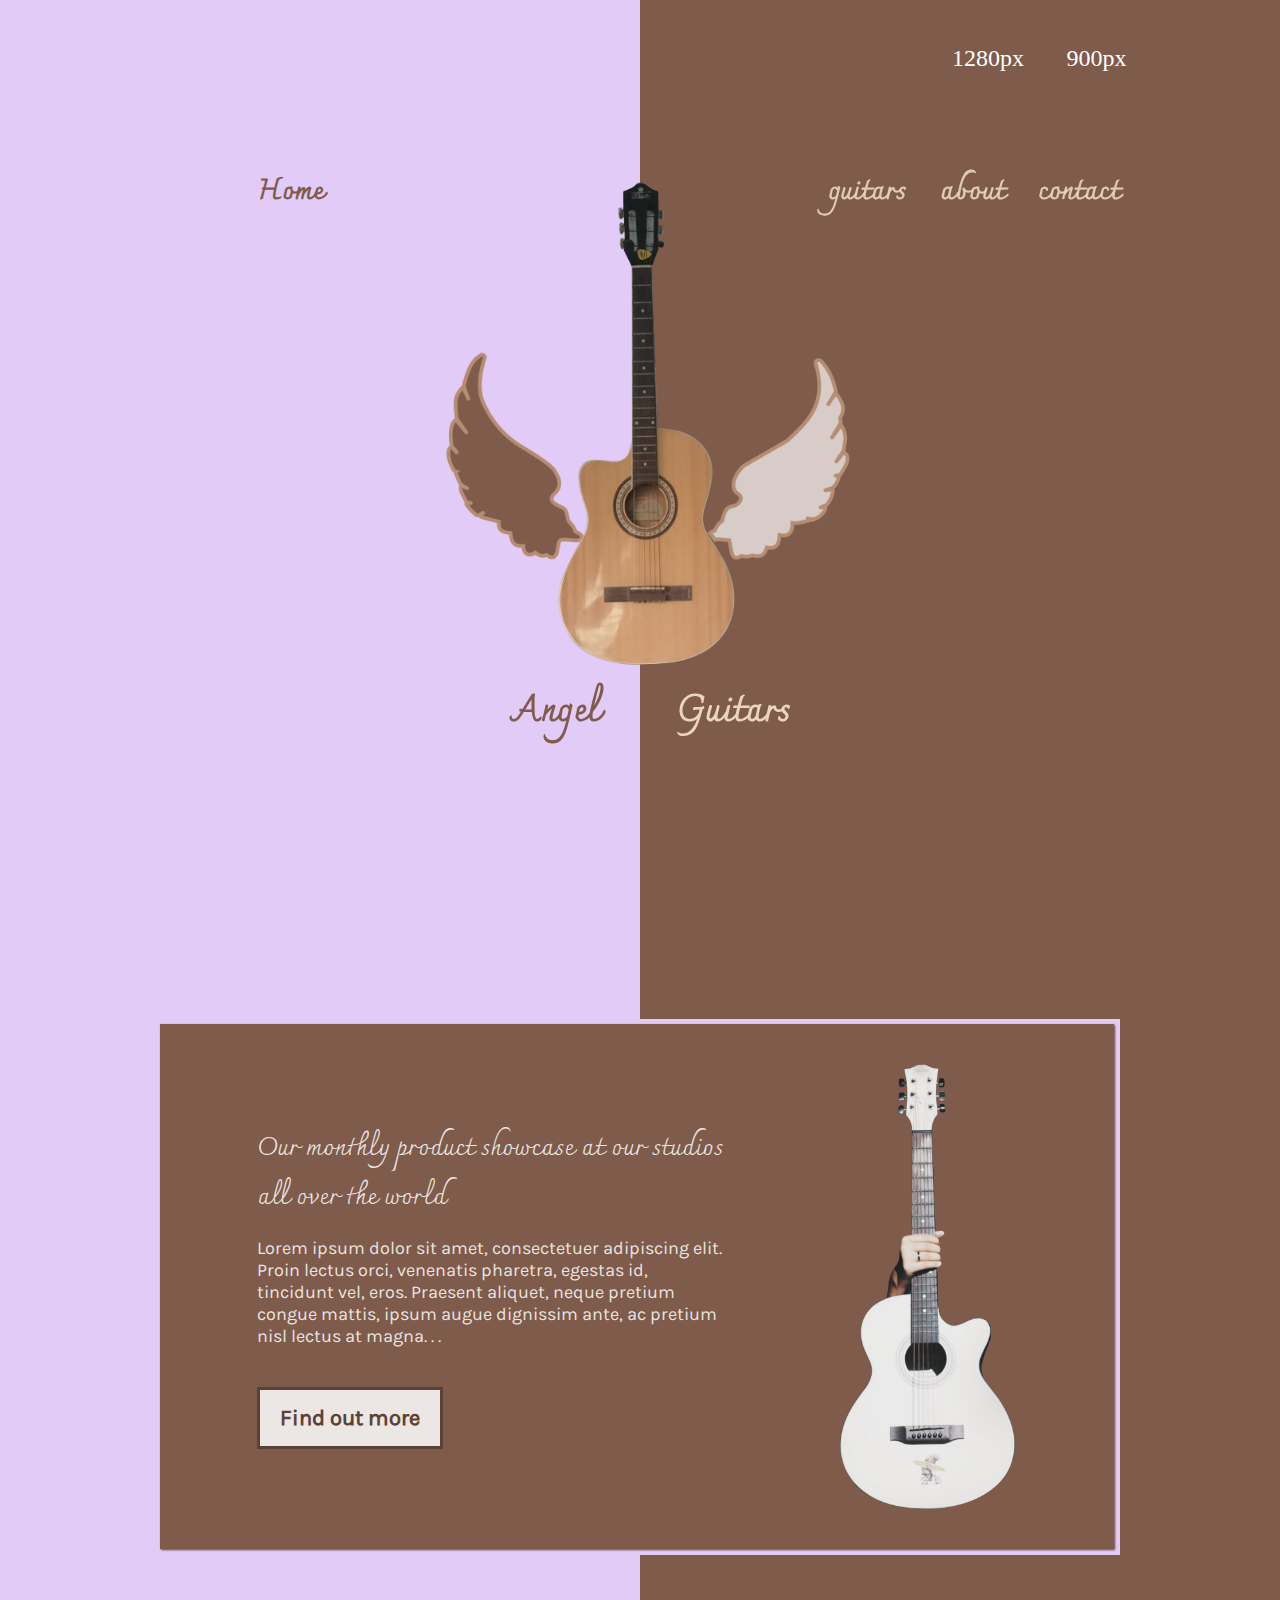
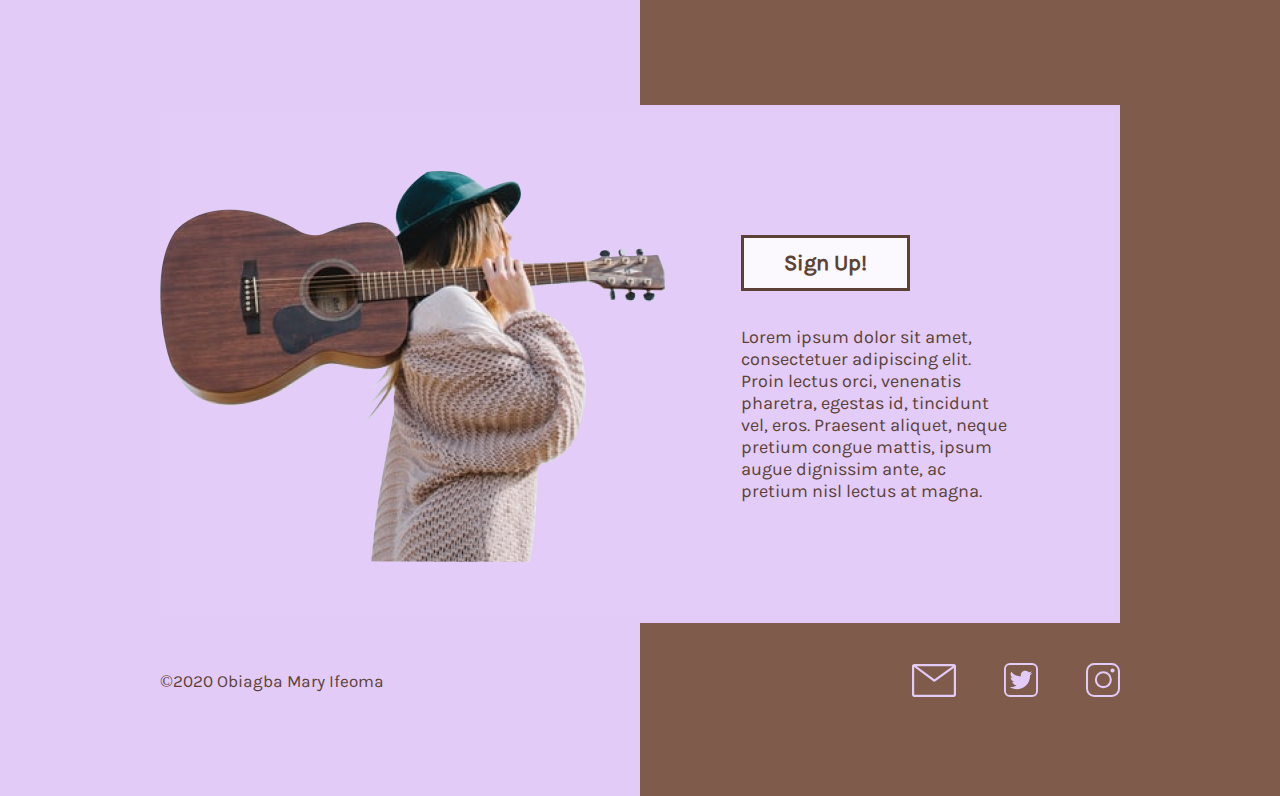
==== index.html @ ac729449 "First Commit" ====
<!DOCTYPE html>
<html>
    <head>
        <meta charset="UTF-8">
        <meta name="viewport" content="width=device-width, initial-scale=1.0, user-scalable=no">
        <meta http-equiv="X-UA-compatible" content="ie=edge">
        <link rel="stylesheet" href="css/index.css">
        <title>Home | Angel Guitars</title>
    </head>
    <body>
        
        <!--===========================
            opacity set to zero in css 
            for showing change in reso-
            lution on resize-->
        <p id="displayPixels"></p>
        <p id="displayPixelsWidth"></p>
        <!--=========================-->

        <!-- Header -->
        <header class="opacity-1">
            <a>Home</a>
            <nav class="larger-device-nav">
                <a>guitars</a>
                <a>about</a>
                <a>contact</a>
            </nav>
            <nav class="smaller-device-nav">
                <img src="img/menu-icon.svg">
                <!--
                <a>Home</a>
                <a>guitars</a>
                <a>about</a>
                <a>contact</a>
                -->
            </nav>
        </header> 

       <!-- Hero section -->
        <section class="hero">
            <div class="container">
                <div class="logo-container translate-logo-container">
                    <div class="logo-image">
                        <img src="img/angel-guitar-logo.png">
                    </div>
                    <div class="logo-text">
                        <h1 class="angel translate-logotext-left">Angel</h1>
                        <h1 class="guitars translate-logotext-right">Guitars</h1>
                        <div class="welcome-to-page-border translate-welcome-down">
                            <div class="welcome-to-page-content">
                                Thanks for stopping by!
                            </div>
                        </div>
                    </div>   
                </div>
            </div>
        </section>

        <!-- Site Content section -->
        <section id="sectionAfterLogo" class="border">
            <div class="content">
                <div class="text">
                    <h1>Our monthly product showcase at our studios all over the world</h1>
                    <p>
                        Lorem ipsum dolor sit amet, consectetuer adipiscing elit. Proin lectus 
                        orci, venenatis pharetra, egestas id, tincidunt vel, eros. Praesent aliquet,
                        neque pretium congue mattis, ipsum augue dignissim ante, ac pretium nisl lectus 
                        at magna. . . 
                    </p>
                    <button class="first-button"> Find out more </button>
                </div>
                <div class="img">
                    <img src="img/white-guitar.png" class="sectionAfterLogo">
                </div>
            </div>
        </section>
        <section class="border">
            <div class="content-alt">
                <div class="text">
                    <button class="second-button"> Sign Up! </button>
                    <p>
                        Lorem ipsum dolor sit amet, consectetuer adipiscing elit. Proin lectus 
                        orci, venenatis pharetra, egestas id, tincidunt vel, eros. Praesent aliquet,
                        neque pretium congue mattis, ipsum augue dignissim ante, ac pretium nisl lectus 
                        at magna.
                    </p>
                </div>
                <div class="img">
                    <img src="img/guitar-girl-1.png" class="sectionAfterLogo">
                </div>
            </div>
        </section>

        <!-- Footer -->
        <footer>
            <p>&copy;2020 Obiagba<span class="hide-footer-name"> Mary Ifeoma</span></p>
            <div class="social-media">
                <a>
                    <img src="img/mail-icon.svg" class="mail-icon">
                </a>
                <a>
                    <img src="img/twitter-logo.svg">
                </a>
                <a>
                    <img src="img/instagram-icon.svg">
                </a>
            </div>
        </footer>

        <!-- Javascript -->    
        <script src="js/index.js"></script>
    </body>
</html>
---- css/index.css ----
#displayPixels, #displayPixelsWidth {
    position: absolute;
    right: 12%;
    top: 5%;
    color: white;
    font-size: 24px;
    opacity: 1;
}

#displayPixelsWidth {
    right: 20%;
}


@font-face {
    font-family: Charmonman;
    src: url(../font/Charmonman-Bold.ttf);
}

@font-face {
    font-family: Charmonman;
    src: url(../font/Charmonman-Regular.ttf);
}

@font-face {
    font-family: Karla;
    src: url(../font/Karla-Bold.ttf);
}

@font-face {
    font-family: Karla;
    src: url(../font/Karla-Regular.ttf);
}

* {
    margin: 0;
    padding: 0;
    border: 0;
    box-sizing: border-box;
    z-index: 10;
}

:root {
    --white: rgb(255, 255, 255, .85);
    --purple: rgb(227, 203, 248, .95);
    --purple-solid: rgb(227, 203, 248);
    --lighter-purple: #d7ccc7;
    --light-brown: rgb(233, 214, 188, .9);
    --brown: #7e5b4a;
    --dark-brown: #5c4236;
}

::-webkit-scrollbar {
    display: none;
}

img {
    max-width: 100%;
}

html, body {
    background: linear-gradient(to right, var(--purple) 50%, var(--brown) 50%);
}

html {
   scroll-behavior: smooth;
    background: linear-gradient(to right, rgb(227, 203, 248) 60%, var(--brown) 60%);
}

body {
    width: 960px;
    margin: 0 auto;
}

header {
    margin: 0 0 800px 10.2%;
    font-family: Charmonman;
    font-size: 28px;
    font-weight: 600;
    color: var(--brown);
    display: flex;
    align-items: center;
    Justify-content: space-between;
    /*border: 1px solid goldenrod;*/
}

nav a{
    color: var(--light-brown);
    margin-left: 26px;
}

.smaller-device-nav {
    display: none;
}

section.hero {
   /* border: 1px solid blue;*/
    z-index: 0;
    position: fixed;
    left: 50%;
    top: 50%;
    font-family: Charmonman;
    font-size: 18px;
    font-weight: 600;
    transform: translate(-50%, -54%);
    -webkit-transform: translate(-50%, -54%);
    -moz-transform: translate(-50%, -54%);
    -ms-transform: translate(-50%, -54%);
    -o-transform: translate(-50%, -54%);
}

div.container {
    position: relative;  
    /*border: 1px solid orangered;*/
}

div.logo-container {
   /* border: 1px solid goldenrod;*/
    display: flex;
    flex-direction: column;
    position: absolute;
    transition: transform 0.5s cubic-bezier(0.215, 0.610, 0.355, 1), opacity 0.1s 0.15s linear;
    -webkit-transition: transform 0.5s cubic-bezier(0.215, 0.610, 0.355, 1), opacity 0.1s 0.15s linear;
    -moz-transition: transform 0.5s cubic-bezier(0.215, 0.610, 0.355, 1), opacity 0.1s 0.15s linear;
    -ms-transition: transform 0.5s cubic-bezier(0.215, 0.610, 0.355, 1), opacity 0.1s 0.15s linear;
    -o-transition: transform 0.5s cubic-bezier(0.215, 0.610, 0.355, 1), opacity 0.1s 0.15s linear;
}

div.logo-text {
    width: 20px;
    position: fixed;
    left: 50%; 
}

div.logo-text h1:nth-child(1),
div.logo-text h1:nth-child(2){
   color: #7e5b4a;
   position: absolute;
   transition: transform 0.6s cubic-bezier(0.215, 0.610, 0.355, 1), opacity 0.1s 0.1s linear;
   -webkit-transition: transform 0.6s cubic-bezier(0.215, 0.610, 0.355, 1), opacity 0.1s 0.1s linear;
   -moz-transition: transform 0.6s cubic-bezier(0.215, 0.610, 0.355, 1), opacity 0.1s 0.1s linear;
   -ms-transition: transform 0.6s cubic-bezier(0.215, 0.610, 0.355, 1), opacity 0.1s 0.1s linear;
   -o-transition: transform 0.6s cubic-bezier(0.215, 0.610, 0.355, 1), opacity 0.1s 0.1s linear;
}

div.logo-text h1:nth-child(2){
    color: #e9d6bc;
}

.translate-logo-container {
    transform: translateX(2%);
    -webkit-transform: translateX(2%);
    -moz-transform: translateX(2%);
    -ms-transform: translateX(2%);
    -o-transform: translateX(2%);
}


.translate-logotext-left {
    transform: translate(-155%, 0%);
    -webkit-transform: translate(-155%, 0%);
    -moz-transform: translate(-155%, 0%);
    -ms-transform: translate(-155%, 0%);
    -o-transform: translate(-155%, 0%);
}

.translate-logotext-right {
    transform: translate(25%, 0%);
    -webkit-transform: translate(25%, 0%);
    -moz-transform: translate(25%, 0%);
    -ms-transform: translate(25%, 0%);
    -o-transform: translate(25%, 0%);
}


.welcome-to-page-border {
    position: absolute;
    background: var(--purple);
    box-shadow: 1px 1px 5px var(--dark-brown);
    display: flex;
    padding: 7px 0 6px 0;
    transition: transform 0.6s 0.3s cubic-bezier(0.215, 0.610, 0.355, 1), opacity 0.1s 0.3s linear;
    -webkit-transition: transform 0.6s 0.3s cubic-bezier(0.215, 0.610, 0.355, 1), opacity 0.1s 0.3s linear;
    -moz-transition: transform 0.6s 0.3s cubic-bezier(0.215, 0.610, 0.355, 1), opacity 0.1s 0.3s linear;
    -ms-transition: transform 0.6s 0.3s cubic-bezier(0.215, 0.610, 0.355, 1), opacity 0.1s 0.3s linear;
    -o-transition: transform 0.6s 0.3s cubic-bezier(0.215, 0.610, 0.355, 1), opacity 0.1s 0.3s linear;
}

.translate-welcome-up {
    opacity: 1;
    transform: translate(7%, 15%);
    -webkit-transform: translate(7%, 15%);
    -moz-transform: translate(7%, 15%);
    -ms-transform: translate(7%, 15%);
    -o-transform: translate(7%, 15%);
}

.translate-welcome-down {
    opacity: 0;
    transform: translate(7%, 80%);
    -webkit-transform: translate(7%, 80%);
    -moz-transform: translate(7%, 80%);
    -ms-transform: translate(7%, 80%);
    -o-transform: translate(7%, 80%);
    transition: transform 0.6s cubic-bezier(0.215, 0.610, 0.355, 1), opacity 0.1s 0.3s linear;
    -webkit-transition: transform 0.6s cubic-bezier(0.215, 0.610, 0.355, 1), opacity 0.1s 0.3s linear;
    -moz-transition: transform 0.6s cubic-bezier(0.215, 0.610, 0.355, 1), opacity 0.1s 0.3s linear;
    -ms-transition: transform 0.6s cubic-bezier(0.215, 0.610, 0.355, 1), opacity 0.1s 0.3s linear;
    -o-transition: transform 0.6s cubic-bezier(0.215, 0.610, 0.355, 1), opacity 0.1s 0.3s linear;
}

.welcome-to-page-content {
    display: flex;
    padding: 15px 30px;
    font-size: 21px;
    background: var(--brown);
    box-shadow: none;
    color: #e9d6bc;
    font-family: Karla;
}

.welcome-to-page-border {
    /*padding: 7px 0 6px 0;*/
    background: var(--purple);
    padding: 6px 0 5px 0;
}

/*-----------------------------------*/

section.border, footer {
    margin: 150px 0 0 0;
}

section.border {
    padding: 5px 6px 6px 0;
    background: var(--purple-solid);
    /*=============================
      Added position relative to get
      section.border to obey z-index
      command
      ============================*/
    position: relative;
}

section:nth-of-type(3) {
    padding: 6px 6px 6px 0;
    background: var(--purple-solid);
}

div.content, div.content-alt {
    display: grid;
    grid-template-columns: repeat(10, 1fr);
    grid-gap: 15px 15px;
    background: var(--brown);
    color: var(--white);
    box-shadow: 1px 1px 2px var(--dark-brown);
    padding: 40px 0;
    font-family: Karla;
    font-size: 18px;
}

div.content-alt {
    background: var(--purple);
    color: var(--dark-brown);
    padding: 60px 0 50px 0;
    box-shadow: none;
    grid-auto-flow: dense;
}

div.content div.text {
    grid-column: 2/ span 5;
    display: flex;
    flex-direction: column;
    justify-content: center;
}

div.content div.img {
    grid-column: 7/ span 4;
    display: flex;
    align-items: center;
    justify-content: center;
}

div.content div.img img{
    max-width: 47%;
}

div.content-alt div.img {
    grid-column: 1/ span 6;
}

div.content-alt div.img img{
    max-width: 90%;
}

div.content-alt div.text {
    grid-column: 7/ span 3;
    display: flex;
    flex-direction: column;
    justify-content: center;
}

div.text h1 {
    font-family: charmonman;
    font-size: 26px;
    font-weight: 550;  
}

div.text p {
    margin: 15px 0 0 0;
}

.first-button, .second-button {
    align-self: flex-start;
    padding: 15px 20px;
    font-family: Karla;
    font-size: 22px;
    font-weight: bold;
    margin: 40px 0 0 0;
    background: var(--white);
    border: 3px solid var(--dark-brown);
    color: var(--dark-brown);
}


.second-button {
    padding: 12px 40px;
    margin: 0 0 20px 0;
}

footer {
    color: var(--dark-brown);
    font-family: Karla;
    font-size: 17px;
    display: flex;
    justify-content: space-between;
    align-items: center;
    margin: 40px 0 0 0;
}

footer img {
    width: 34px;
    margin: 0 0 0 44px;
}

footer .mail-icon {
    width: 44px;
}

.display-block {
    display: block;
}

@media screen and (max-width: 1155px) {
    body {
        width: 75%;
        margin: 0 auto;
    }

    header {
        font-size: 26px;
       
    }

    nav a{
        margin-left: 20px;
    }

    section.hero {
        font-size: 16px;
    }
    
    div.content, div.content-alt {
        padding: 40px 0;
        font-size: 17px;
    }


    div.text h1 {
        font-size: 24px;
    }
    
    div.text p {
        margin: 10px 0 0 0;
       
    }

    .first-button, .second-button {
        font-size: 20px;
        margin: 30px 0 0 0;
        padding: 13px 20px;

    }

    .second-button {
        padding: 10px 30px;
        margin: 0 0 10px 0;
    }

    footer {
        color: var(--dark-brown);
        font-family: Karla;
        font-size: 16px;
        display: flex;
        justify-content: space-between;
        align-items: center;
        margin: 40px 0 0 0;
    }
    
    footer img {
        width: 32px;
        margin: 0 0 0 34px;
    }
    
    footer .mail-icon {
        width: 41px;
    }
    
}


@media screen and (max-width: 889px) {
    body {
        width: 85%;
    }

    /*nav a{
        margin-left: 15px;
    }*/

    header {
        margin: 0 10.2% 800px 10.2%;
    }

    .larger-device-nav {
        display: none;
    }

    header img {
        width: 30px;
        margin: 40% 0 0 0;
    }

    .smaller-device-nav {
        display: block;
        color: var(--light-brown);
    }

}


@media screen and (max-width: 754px) {
    body {
        width: 75%;
    }

    section.border {
        padding: 3px 4px 4px 0;
    }
    
    section:nth-of-type(3) {
        padding: 4px 4px 4px 0;
        box-shadow: 1px 1px 5px var(--dark-brown);
    }
    

    div.content, div.content-alt {
        padding: 40px;
        display: flex;
        flex-direction: column-reverse;
    }

    div.content div.img, 
    div.content-alt div.img {
       margin: 0 0 40px 0;
    }

    div.content div.img img{
        max-width: 40%;
    }

    div.text p {
        margin: 18px 0 0 0;
    }

    .second-button {
        margin: 0 0 15px 0;
    }

    footer {
        font-size: 15px;
        margin: 40px 0 0 0;
    }

    footer img {
        width: 31px;
        margin: 0 0 0 25px;
    }
    
    footer .mail-icon {
        width: 40px;
    }
}

@media screen and (max-width: 540px) {
    body {
        width: 80%;
    }

    header {
        font-size: 24px;
    }

    section.hero {
        font-size: 15px;
    }

    .first-button, .second-button {
        font-size: 19px;
        margin: 30px 0 0 0;
        padding: 13px 20px;

    }

    .second-button {
        padding: 10px 30px;
        margin: 0 0 10px 0;
    }

    div.text h1 {
        font-size: 22px;
    }
    
    .hide-footer-name {
        display: none;
    }

    footer {
        font-size: 14px;
    }

    footer img {
        width: 29px;
        margin: 0 0 0 21px;
    }
    
    footer .mail-icon {
        width: 37px;
    }
}

@media screen and (max-width: 400px) {
    body {
        width: 85%;
    }

    header {
        font-size: 22px;
    }

    header img {
        width: 28px;
    }

    section.hero {
        font-size: 15px;
    }

    footer img {
        width: 27px;
        margin: 0 0 0 17px;
    }
    
    footer .mail-icon {
        width: 35px;
    }

}

/*
@media screen and (max-height: 1010px) {
    body {
        width: 960px;
        margin: 0 auto;
        padding: 95px 0;
    }
    section.hero {
        /*border: 1px solid blue;*\/
        position: fixed;
        left: 50%;
        font-family: Charmonman;
        font-size: 18px;
        font-weight: 600;
        transform: translateX(-50%);
        -webkit-transform: translateX(-50%);
        -moz-transform: translateX(-50%);
        -ms-transform: translateX(-50%);
        -o-transform: translateX(-50%);
    }
    
    .translate-logo-container {
        transform: translate(2%, -7.1%);
        -webkit-transform: translate(2%, -7.1%);
        -moz-transform: translate(2%, -7.1%);
        -ms-transform: translate(2%, -7.1%);
        -o-transform: translate(2%, -7.1%);
    }
}
*/

/*

.translate-logo-container-up {
    transform: translate(6.6%, -5.5%);
    -webkit-transform: translate(6.6%, -5.5%);
    -moz-transform: translate(6.6%, -5.5%);
    -ms-transform: translate(6.6%, -5.5%);
    -o-transform: translate(6.6%, -5.5%);
}

.translate-logo-container-down {
    transform: translate(6.6%, -10.5%);
    -webkit-transform: translate(6.6%, -10.5%);
    -moz-transform: translate(6.6%, -10.5%);
    -ms-transform: translate(6.6%, -10.5%);
    -o-transform: translate(6.6%, -10.5%);
}

.translate-logotext-left {
    transform: translate(110%, 0%);
    -webkit-transform: translate(110%, 0%);
    -moz-transform: translate(110%, 0%);
    -ms-transform: translate(110%, 0%);
    -o-transform: translate(110%, 0%);
}

.translate-logotext-right {
    transform: translate(210%, 0%);
    -webkit-transform: translate(210%, 0%);
    -moz-transform: translate(210%, 0%);
    -ms-transform: translate(210%, 0%);
    -o-transform: translate(210%, 0%);
}

.translate-logotext-farther-left {
    transform: translate(10%, 0%);
    -webkit-transform: translate(10%, 0%);
    -moz-transform: translate(10%, 0%);
    -ms-transform: translate(10%, 0%);
    -o-transform: translate(10%, 0%);
}

.translate-logotext-farther-right {
    transform: translate(310%, 0%);
    -webkit-transform: translate(310%, 0%);
    -moz-transform: translate(310%, 0%);
    -ms-transform: translate(310%, 0%);
    -o-transform: translate(310%, 0%);
}

.translate-logotext-up-right {
    transform: translate(420%, -400%);
    -webkit-transform: translate(420%, -400%);
    -moz-transform: translate(420%, -400%);
    -ms-transform: translate(420%, -400%);
    -o-transform: translate(420%, -400%);
}

.translate-logotext-up-left {
    transform: translate(-140%, -400%);
    -webkit-transform: translate(-140%, -400%);
    -moz-transform: translate(-140%, -400%);
    -ms-transform: translate(-140%, -400%);
    -o-transform: translate(-140%, -400%);
}

.translate-logotext-in-left {
    opacity: 0;
    transform: translate(110%, -400%);
    -webkit-transform: translate(110%, -400%);
    -moz-transform: translate(110%, -400%);
    -ms-transform: translate(110%, -400%);
    -o-transform: translate(110%, -400%);
}

.translate-logotext-in-right {
    opacity: 0;
    transform: translate(210%, -400%);
    -webkit-transform: translate(210%, -400%);
    -moz-transform: translate(210%, -400%);
    -ms-transform: translate(210%, -400%);
    -o-transform: translate(210%, -400%);
}

*/
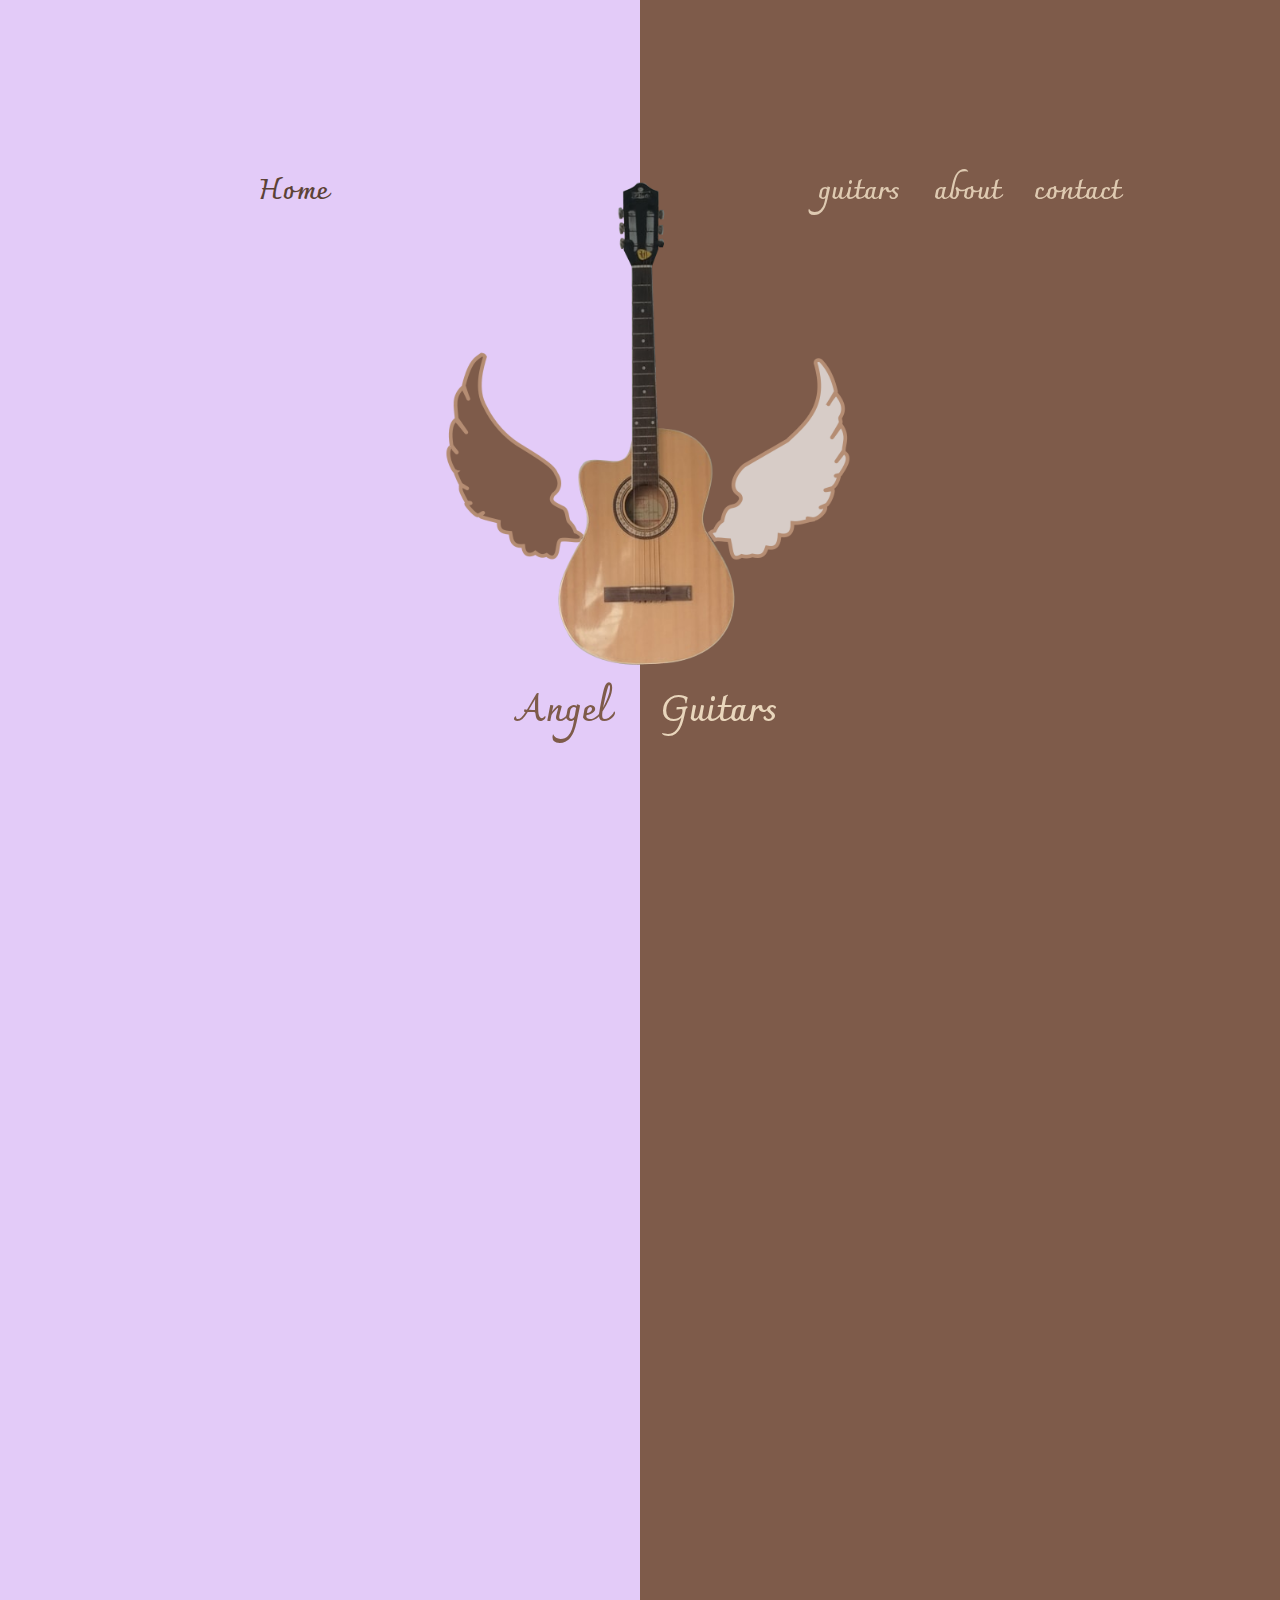
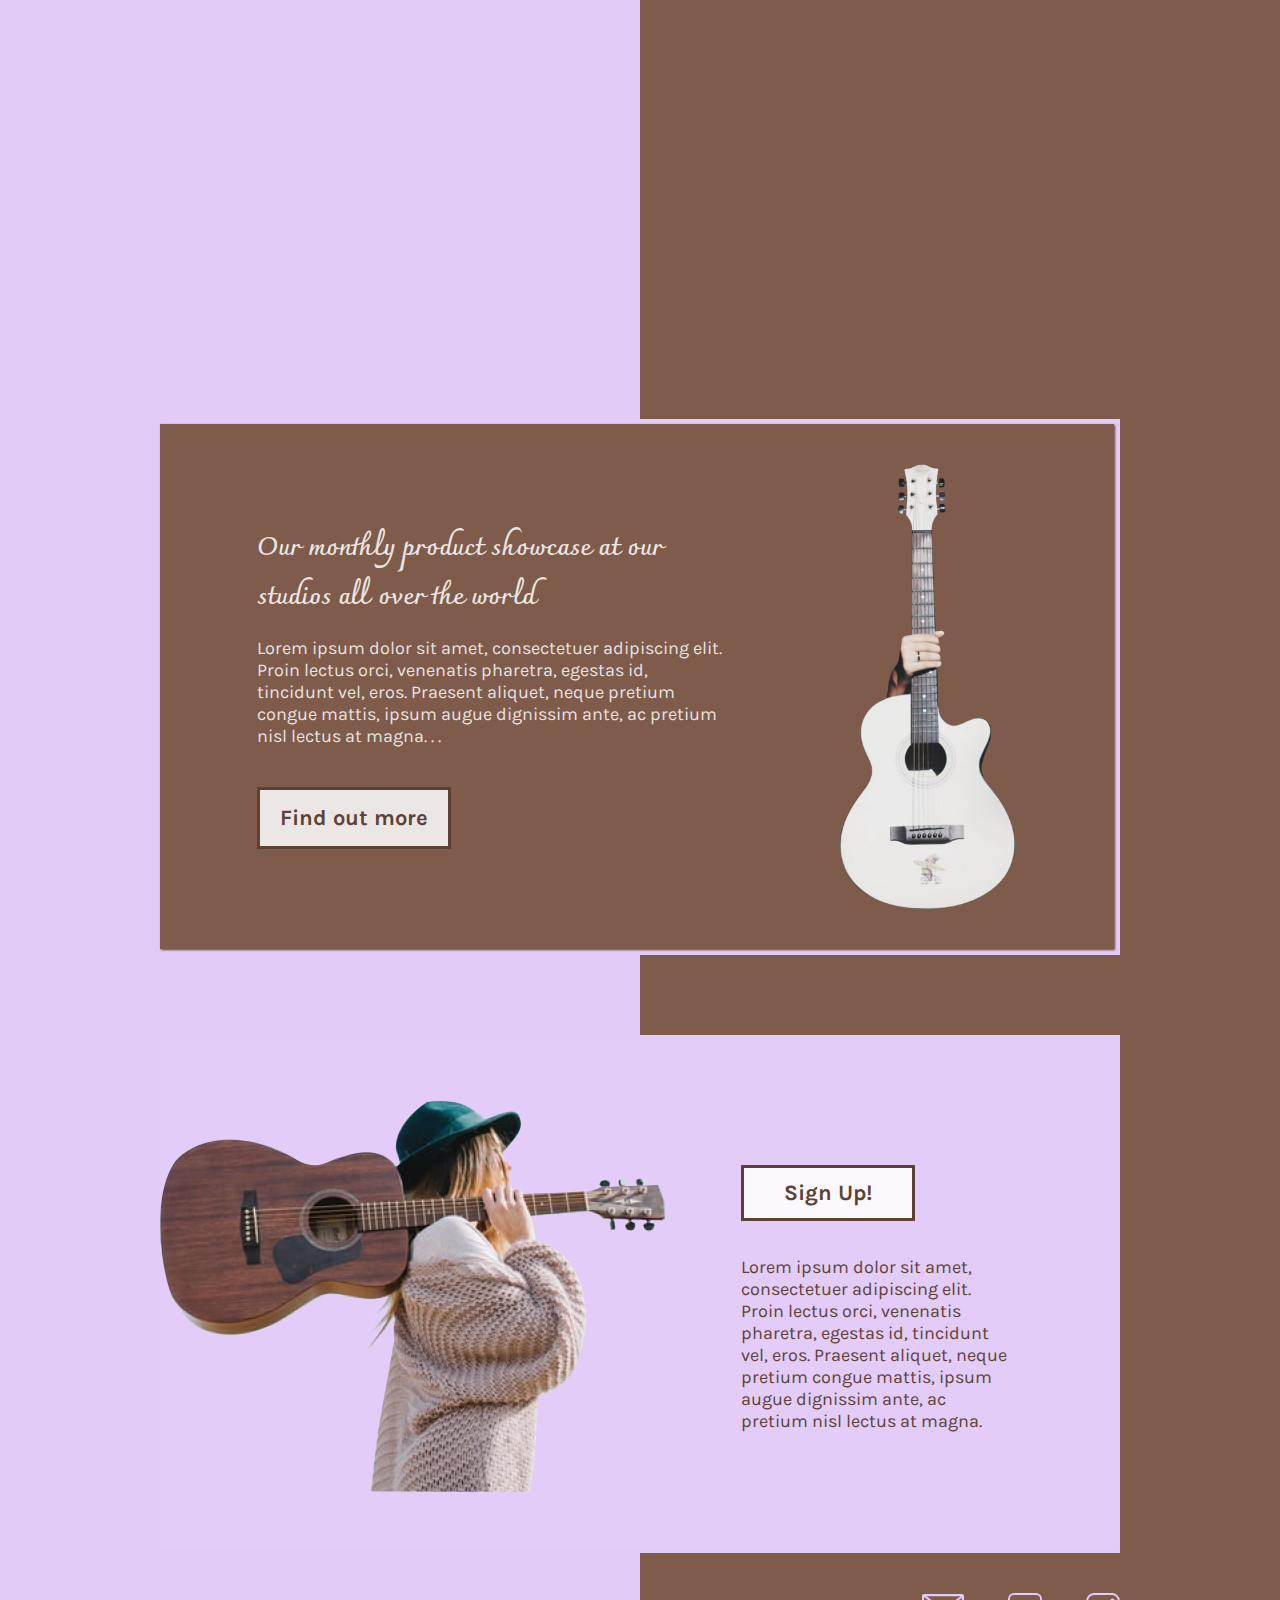
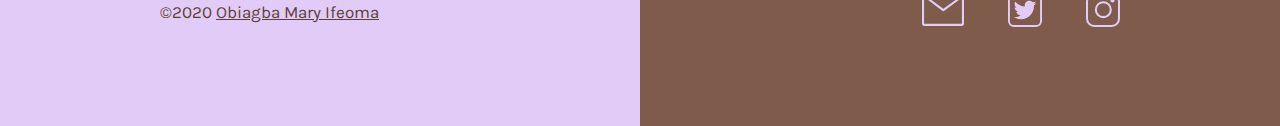
==== commit acc7afd2: "Homepage design and animation updated" ====
--- a/index.html
+++ b/index.html
@@ -26,12 +26,14 @@
                 <a>contact</a>
             </nav>
             <nav class="smaller-device-nav">
-                <img src="img/menu-icon.svg">
+                <img src="img/menu-icon.svg" class="menu-icon">
+                <div class="drop-down-menu translate-menu-up">
+                    <a>guitars</a>
+                    <a>about</a>
+                    <a>contact</a>
+                </div>
                 <!--
-                <a>Home</a>
-                <a>guitars</a>
-                <a>about</a>
-                <a>contact</a>
+               
                 -->
             </nav>
         </header> 
@@ -57,7 +59,7 @@
         </section>
 
         <!-- Site Content section -->
-        <section id="sectionAfterLogo" class="border">
+        <section class="border">
             <div class="content">
                 <div class="text">
                     <h1>Our monthly product showcase at our studios all over the world</h1>
@@ -70,7 +72,7 @@
                     <button class="first-button"> Find out more </button>
                 </div>
                 <div class="img">
-                    <img src="img/white-guitar.png" class="sectionAfterLogo">
+                    <img src="img/white-guitar.png">
                 </div>
             </div>
         </section>
@@ -86,23 +88,23 @@
                     </p>
                 </div>
                 <div class="img">
-                    <img src="img/guitar-girl-1.png" class="sectionAfterLogo">
+                    <img src="img/guitar-girl-1.png">
                 </div>
             </div>
         </section>
 
         <!-- Footer -->
         <footer>
-            <p>&copy;2020 Obiagba<span class="hide-footer-name"> Mary Ifeoma</span></p>
+            <p>&copy;2020 <a href="" class="github">Obiagba<span class="hide-footer-name"> Mary Ifeoma</span></a></p>
             <div class="social-media">
                 <a>
-                    <img src="img/mail-icon.svg" class="mail-icon">
+                    <img src="img/mail-icon.svg" class="icon mail-icon">
                 </a>
                 <a>
-                    <img src="img/twitter-logo.svg">
+                    <img src="img/twitter-logo.svg" class="icon twitter-icon">
                 </a>
                 <a>
-                    <img src="img/instagram-icon.svg">
+                    <img src="img/instagram-icon.svg" class="icon instagram-icon">
                 </a>
             </div>
         </footer>
--- a/css/index.css
+++ b/css/index.css
@@ -1,3 +1,4 @@
+@import url('https://fonts.googleapis.com/css2?family=Charmonman:wght@400;700&family=Karla:wght@400;700&display=swap');
 
 #displayPixels, #displayPixelsWidth {
     position: absolute;
@@ -5,14 +6,14 @@
     top: 5%;
     color: white;
     font-size: 24px;
-    opacity: 1;
+    opacity: 0;
 }
 
 #displayPixelsWidth {
     right: 20%;
 }
 
-
+/*
 @font-face {
     font-family: Charmonman;
     src: url(../font/Charmonman-Bold.ttf);
@@ -32,6 +33,7 @@
     font-family: Karla;
     src: url(../font/Karla-Regular.ttf);
 }
+*/
 
 * {
     margin: 0;
@@ -74,15 +76,27 @@
 }
 
 header {
-    margin: 0 0 800px 10.2%;
-    font-family: Charmonman;
+    margin: 0 0 1800px 10.2%;
+    font-family: 'Charmonman', cursive;
     font-size: 28px;
     font-weight: 600;
     color: var(--brown);
     display: flex;
     align-items: center;
     Justify-content: space-between;
-    /*border: 1px solid goldenrod;*/
+    transition: opacity 0.2s linear;
+    -webkit-transition: opacity 0.2s linear;
+    -moz-transition: opacity 0.2s linear;
+    -ms-transition: opacity 0.2s linear;
+    -o-transition: opacity 0.2s linear;
+}
+
+.opacity-1 {
+    opacity: 1;
+}
+
+.opacity-0 {
+    opacity: 0;
 }
 
 nav a{
@@ -94,13 +108,13 @@
     display: none;
 }
 
+
 section.hero {
-   /* border: 1px solid blue;*/
     z-index: 0;
     position: fixed;
     left: 50%;
     top: 50%;
-    font-family: Charmonman;
+    font-family: 'Charmonman', cursive;
     font-size: 18px;
     font-weight: 600;
     transform: translate(-50%, -54%);
@@ -108,29 +122,33 @@
     -moz-transform: translate(-50%, -54%);
     -ms-transform: translate(-50%, -54%);
     -o-transform: translate(-50%, -54%);
+   
 }
 
 div.container {
     position: relative;  
-    /*border: 1px solid orangered;*/
 }
 
 div.logo-container {
-   /* border: 1px solid goldenrod;*/
     display: flex;
     flex-direction: column;
     position: absolute;
-    transition: transform 0.5s cubic-bezier(0.215, 0.610, 0.355, 1), opacity 0.1s 0.15s linear;
-    -webkit-transition: transform 0.5s cubic-bezier(0.215, 0.610, 0.355, 1), opacity 0.1s 0.15s linear;
-    -moz-transition: transform 0.5s cubic-bezier(0.215, 0.610, 0.355, 1), opacity 0.1s 0.15s linear;
-    -ms-transition: transform 0.5s cubic-bezier(0.215, 0.610, 0.355, 1), opacity 0.1s 0.15s linear;
-    -o-transition: transform 0.5s cubic-bezier(0.215, 0.610, 0.355, 1), opacity 0.1s 0.15s linear;
-}
+    transition: transform 0.5s cubic-bezier(0.215, 0.610, 0.355, 1), opacity 0.08s 0.13s linear;
+    -webkit-transition: transform 0.5s cubic-bezier(0.215, 0.610, 0.355, 1), opacity 0.08s 0.13s linear;
+    -moz-transition: transform 0.5s cubic-bezier(0.215, 0.610, 0.355, 1), opacity 0.08s 0.13s linear;
+    -ms-transition: transform 0.5s cubic-bezier(0.215, 0.610, 0.355, 1), opacity 0.08s 0.13s linear;
+    -o-transition: transform 0.5s cubic-bezier(0.215, 0.610, 0.355, 1), opacity 0.08s 0.13s linear;
+}
+
 
 div.logo-text {
-    width: 20px;
     position: fixed;
-    left: 50%; 
+    left: 50%;
+    /*==========================
+    Added width here for welcome 
+    content to be stretched out
+    =======================*/
+    width: 150%;
 }
 
 div.logo-text h1:nth-child(1),
@@ -149,30 +167,112 @@
 }
 
 .translate-logo-container {
-    transform: translateX(2%);
-    -webkit-transform: translateX(2%);
-    -moz-transform: translateX(2%);
-    -ms-transform: translateX(2%);
-    -o-transform: translateX(2%);
-}
-
+    transform: translate(2%, 0%);
+    -webkit-transform: translate(2%, 0%);
+    -moz-transform: translate(2%, 0%);
+    -ms-transform: translate(2%, 0%);
+    -o-transform: translate(2%, 0%);
+}
+
+.translate-logo-container-up {
+    transform: translate(2%, -10%);
+    -webkit-transform: translate(2%, -10%);
+    -moz-transform: translate(2%, -10%);
+    -ms-transform: translate(2%, -10%);
+    -o-transform: translate(2%, -10%);
+}
+
+.translate-logo-container-down {
+    transform: translate(2%, -15%);
+    -webkit-transform: translate(2%, -15%);
+    -moz-transform: translate(2%, -15%);
+    -ms-transform: translate(2%, -15%);
+    -o-transform: translate(2%, -15%);
+}
+
+.scale-down {
+    opacity: 0;
+    transform: scale(0.98) translate(2%, -5%);
+    -webkit-transform: scale(0.98) translate(2%, -5%);
+    -moz-transform: scale(0.98) translate(2%, -5%);
+    -ms-transform: scale(0.98) translate(2%, -5%);
+    -o-transform: scale(0.98) translate(2%, -5%);
+}
+
+.scale-up {
+    opacity: 1;
+    transform: scale(1) translate(2%, 0%);
+    -webkit-transform: scale(1) translate(2%, 0%);
+    -moz-transform: scale(1) translate(2%, 0%);
+    -ms-transform: scale(1) translate(2%, 0%);
+    -o-transform: scale(1) translate(2%, 0%);
+}
 
 .translate-logotext-left {
-    transform: translate(-155%, 0%);
-    -webkit-transform: translate(-155%, 0%);
-    -moz-transform: translate(-155%, 0%);
-    -ms-transform: translate(-155%, 0%);
-    -o-transform: translate(-155%, 0%);
+    transform: translate(-140%, 0%);
+    -webkit-transform: translate(-140%, 0%);
+    -moz-transform: translate(-140%, 0%);
+    -ms-transform: translate(-140%, 0%);
+    -o-transform: translate(-140%, 0%);
 }
 
 .translate-logotext-right {
-    transform: translate(25%, 0%);
-    -webkit-transform: translate(25%, 0%);
-    -moz-transform: translate(25%, 0%);
-    -ms-transform: translate(25%, 0%);
-    -o-transform: translate(25%, 0%);
-}
-
+    transform: translate(10%, 0%);
+    -webkit-transform: translate(10%, 0%);
+    -moz-transform: translate(10%, 0%);
+    -ms-transform: translate(10%, 0%);
+    -o-transform: translate(10%, 0%);
+}
+
+.translate-logotext-farther-left {
+    transform: translate(-240%, 0%);
+    -webkit-transform: translate(-240%, 0%);
+    -moz-transform: translate(-240%, 0%);
+    -ms-transform: translate(-240%, 0%);
+    -o-transform: translate(-240%, 0%);
+}
+
+.translate-logotext-farther-right {
+    transform: translate(110%, 0%);
+    -webkit-transform: translate(110%, 0%);
+    -moz-transform: translate(110%, 0%);
+    -ms-transform: translate(110%, 0%);
+    -o-transform: translate(110%, 0%);
+}
+
+.translate-logotext-up-right {
+    transform: translate(210%, -400%);
+    -webkit-transform: translate(210%, -400%);
+    -moz-transform: translate(210%, -400%);
+    -ms-transform: translate(210%, -400%);
+    -o-transform: translate(210%, -400%);
+}
+
+.translate-logotext-up-left {
+    transform: translate(-380%, -400%);
+    -webkit-transform: translate(-380%, -400%);
+    -moz-transform: translate(-380%, -400%);
+    -ms-transform: translate(-380%, -400%);
+    -o-transform: translate(-380%, -400%);
+}
+
+.translate-logotext-in-left {
+    opacity: 0;
+    transform: translate(-140%, -400%);
+    -webkit-transform: translate(-140%, -400%);
+    -moz-transform: translate(-140%, -400%);
+    -ms-transform: translate(-140%, -400%);
+    -o-transform: translate(-140%, -400%);
+}
+
+.translate-logotext-in-right {
+    opacity: 0;
+    transform: translate(10%, -400%);
+    -webkit-transform: translate(10%, -400%);
+    -moz-transform: translate(10%, -400%);
+    -ms-transform: translate(10%, -400%);
+    -o-transform: translate(10%, -400%);
+}
 
 .welcome-to-page-border {
     position: absolute;
@@ -189,20 +289,20 @@
 
 .translate-welcome-up {
     opacity: 1;
-    transform: translate(7%, 15%);
-    -webkit-transform: translate(7%, 15%);
-    -moz-transform: translate(7%, 15%);
-    -ms-transform: translate(7%, 15%);
-    -o-transform: translate(7%, 15%);
+    transform: translate(-50%, 0%);
+    -webkit-transform: translate(-50%, 0%);
+    -moz-transform: translate(-50%, 0%);
+    -ms-transform: translate(-50%, 0%);
+    -o-transform: translate(-50%, 0%);
 }
 
 .translate-welcome-down {
     opacity: 0;
-    transform: translate(7%, 80%);
-    -webkit-transform: translate(7%, 80%);
-    -moz-transform: translate(7%, 80%);
-    -ms-transform: translate(7%, 80%);
-    -o-transform: translate(7%, 80%);
+    transform: translate(-50%, 65%);
+    -webkit-transform: translate(-50%, 65%);
+    -moz-transform: translate(-50%, 65%);
+    -ms-transform: translate(-50%, 65%);
+    -o-transform: translate(-50%, 65%);
     transition: transform 0.6s cubic-bezier(0.215, 0.610, 0.355, 1), opacity 0.1s 0.3s linear;
     -webkit-transition: transform 0.6s cubic-bezier(0.215, 0.610, 0.355, 1), opacity 0.1s 0.3s linear;
     -moz-transition: transform 0.6s cubic-bezier(0.215, 0.610, 0.355, 1), opacity 0.1s 0.3s linear;
@@ -217,16 +317,13 @@
     background: var(--brown);
     box-shadow: none;
     color: #e9d6bc;
-    font-family: Karla;
+    font-family: 'Karla', sans-serif;
 }
 
 .welcome-to-page-border {
-    /*padding: 7px 0 6px 0;*/
     background: var(--purple);
-    padding: 6px 0 5px 0;
-}
-
-/*-----------------------------------*/
+    padding: 5px 0 5px 0;
+}
 
 section.border, footer {
     margin: 150px 0 0 0;
@@ -244,6 +341,7 @@
 }
 
 section:nth-of-type(3) {
+    margin: 80px 0 0 0;
     padding: 6px 6px 6px 0;
     background: var(--purple-solid);
 }
@@ -256,7 +354,7 @@
     color: var(--white);
     box-shadow: 1px 1px 2px var(--dark-brown);
     padding: 40px 0;
-    font-family: Karla;
+    font-family: 'Karla', sans-serif;
     font-size: 18px;
 }
 
@@ -302,7 +400,7 @@
 }
 
 div.text h1 {
-    font-family: charmonman;
+    font-family: 'Charmonman', cursive;
     font-size: 26px;
     font-weight: 550;  
 }
@@ -312,15 +410,20 @@
 }
 
 .first-button, .second-button {
-    align-self: flex-start;
-    padding: 15px 20px;
-    font-family: Karla;
-    font-size: 22px;
-    font-weight: bold;
-    margin: 40px 0 0 0;
-    background: var(--white);
-    border: 3px solid var(--dark-brown);
-    color: var(--dark-brown);
+  align-self: flex-start;
+  padding: 15px 20px;
+  font-family: 'Karla', sans-serif;
+  font-size: 22px;
+  font-weight: bold;
+  margin: 40px 0 0 0;
+  background: var(--white);
+  border: 3px solid var(--dark-brown);
+  color: var(--dark-brown);
+  transition: transform 0.1s linear;
+  -webkit-transition: transform 0.1s linear;
+  -moz-transition: transform 0.1s linear;
+  -ms-transition: transform 0.1s linear;
+  -o-transition: transform 0.1s linear;
 }
 
 
@@ -329,9 +432,17 @@
     margin: 0 0 20px 0;
 }
 
+.first-button:hover, .second-button:hover {
+    transform: scale(1.1);
+    -webkit-transform: scale(1.1);
+    -moz-transform: scale(1.1);
+    -ms-transform: scale(1.1);
+    -o-transform: scale(1.1);
+}
+
 footer {
     color: var(--dark-brown);
-    font-family: Karla;
+    font-family: 'Karla', sans-serif;
     font-size: 17px;
     display: flex;
     justify-content: space-between;
@@ -345,12 +456,55 @@
 }
 
 footer .mail-icon {
-    width: 44px;
-}
-
-.display-block {
-    display: block;
-}
+    width: 42px;
+    transition: transform 0.15s ease-in-out;
+    -webkit-transition: transform 0.15s ease-in-out;
+    -moz-transition: transform 0.15s ease-in-out;
+    -ms-transition: transform 0.15s ease-in-out;
+    -o-transition: transform 0.15s ease-in-out;
+}
+
+.twitter-icon {
+    transition: transform 0.15s 0.15s ease-in-out;
+    -webkit-transition: transform 0.15s 0.15s ease-in-out;
+    -moz-transition: transform 0.15s 0.15s ease-in-out;
+    -ms-transition: transform 0.15s 0.15s ease-in-out;
+    -o-transition: transform 0.15s 0.15s ease-in-out;
+}
+
+.instagram-icon {
+    transition: transform 0.15s 0.3s ease-in-out;
+    -webkit-transition: transform 0.15s 0.3s ease-in-out;
+    -moz-transition: transform 0.15s 0.3s ease-in-out;
+    -ms-transition: transform 0.15s 0.3s ease-in-out;
+    -o-transition: transform 0.15s 0.3s ease-in-out;
+}
+
+.social-media {
+    display: flex;
+    align-items: center;
+   
+}
+
+a {
+    color: var(--dark-brown);
+}
+
+.github {
+    text-decoration: underline;
+    text-decoration-color: var(--dark-brown);
+    -moz-text-decoration-color: var(--dark-brown);
+}
+
+.scale-icons-down {
+    opacity: 0.5;
+    transform: scale(0.9);
+    -webkit-transform: scale(0.9);
+    -moz-transform: scale(0.9);
+    -ms-transform: scale(0.9);
+    -o-transform: scale(0.9);
+}
+
 
 @media screen and (max-width: 1155px) {
     body {
@@ -370,6 +524,11 @@
     section.hero {
         font-size: 16px;
     }
+
+    .welcome-to-page-content {
+        font-size: 20px;
+    }
+    
     
     div.content, div.content-alt {
         padding: 40px 0;
@@ -400,7 +559,7 @@
 
     footer {
         color: var(--dark-brown);
-        font-family: Karla;
+        font-family: 'Karla', sans-serif;
         font-size: 16px;
         display: flex;
         justify-content: space-between;
@@ -414,23 +573,18 @@
     }
     
     footer .mail-icon {
-        width: 41px;
-    }
-    
-}
-
+        width: 39px;
+    }
+    
+}
 
 @media screen and (max-width: 889px) {
     body {
         width: 85%;
     }
 
-    /*nav a{
-        margin-left: 15px;
-    }*/
-
     header {
-        margin: 0 10.2% 800px 10.2%;
+        margin: 0 10.2% 1800px 10.2%;
     }
 
     .larger-device-nav {
@@ -447,6 +601,83 @@
         color: var(--light-brown);
     }
 
+    nav {
+        position: relative;
+    } 
+    
+    div.drop-down-menu {
+        position: absolute;
+        background: var(--purple);
+        padding: 8px;
+        box-shadow: 1px 1px 5px var(--dark-brown);
+        transition: opacity 0.2s 0.1s linear, transform 0.3s ease-in-out;
+        -webkit-transition: opacity 0.2s 0.1s linear, transform 0.3s ease-in-out;
+        -moz-transition: opacity 0.2s 0.1s linear, transform 0.3s ease-in-out;
+        -ms-transition: opacity 0.2s 0.1s linear, transform 0.3s ease-in-out;
+        -o-transition: opacity 0.2s 0.1s linear, transform 0.3s ease-in-out;
+}
+
+    nav a {
+        color: var(--light-brown);
+        background: var(--brown);
+        padding: 3px 50px;
+        margin: 0 0 10px 0;
+        display: block;
+        box-shadow: 1px 1px 5px var(--dark-brown);
+        transition: all 0.1s ease-in;
+        -webkit-transition: all 0.1s ease-in;
+        -moz-transition: all 0.1s ease-in;
+        -ms-transition: all 0.1s ease-in;
+        -o-transition: all 0.1s ease-in;
+}
+
+    nav a:nth-of-type(3) {
+        margin: 0;
+    }
+
+    nav a:hover {
+         color: var(--dark-brown);
+        background: var(--purple-solid);
+    }
+
+    nav img {
+        cursor: pointer;
+        transition: transform 0.3s ease-in-out;
+        -webkit-transition: transform 0.3s ease-in-out;
+        -moz-transition: transform 0.3s ease-in-out;
+        -ms-transition: transform 0.3s ease-in-out;
+        -o-transition: transform 0.3s ease-in-out;
+    }
+
+    .translate-menu-up {
+        opacity: 0;
+        transform: translate(-43%, -15%) scale(0.9);
+        -webkit-transform: translate(-43%, -15%) scale(0.9);
+        -moz-transform: translate(-43%, -15%) scale(0.9);
+        -ms-transform: translate(-43%, -15%) scale(0.9);
+        -o-transform: translate(-43%, -15%) scale(0.9);
+    }
+
+    .translate-menu-down {
+        opacity: 1;
+        transform: translate(-43%, 0%) scale(1);
+        -webkit-transform: translate(-43%, 0%) scale(1);
+        -moz-transform: translate(-43%, 0%) scale(1);
+        -ms-transform: translate(-43%, 0%) scale(1);
+        -o-transform: translate(-43%, 0%) scale(1);
+    }
+
+    .scale-nav-down {
+        transform: scale(0.8);
+        -webkit-transform: scale(0.8);
+        -moz-transform: scale(0.8);
+        -ms-transform: scale(0.8);
+        -o-transform: scale(0.8);
+    }
+
+    .overflow-hidden {
+        overflow: hidden;
+    }
 }
 
 
@@ -499,7 +730,7 @@
     }
     
     footer .mail-icon {
-        width: 40px;
+        width: 38px;
     }
 }
 
@@ -515,6 +746,11 @@
     section.hero {
         font-size: 15px;
     }
+
+    .welcome-to-page-content {
+        font-size: 19px;
+    }
+    
 
     .first-button, .second-button {
         font-size: 19px;
@@ -546,9 +782,57 @@
     }
     
     footer .mail-icon {
-        width: 37px;
-    }
-}
+        width: 34px;
+    }
+}
+
+
+/*=====================================
+    Minor: Added for translate-up-right,
+    translate-up-left, and nav only
+=====================================*/
+
+@media screen and (max-width: 465px) {
+    nav a {
+        padding: 3px 40px;
+        margin: 0 0 10px 0;
+    }
+    .translate-logotext-up-right {
+        transform: translate(190%, -400%);
+        -webkit-transform: translate(190%, -400%);
+        -moz-transform: translate(190%, -400%);
+        -ms-transform: translate(190%, -400%);
+        -o-transform: translate(190%, -400%);
+    }
+    
+    .translate-logotext-up-left {
+        transform: translate(-360%, -400%);
+        -webkit-transform: translate(-360%, -400%);
+        -moz-transform: translate(-360%, -400%);
+        -ms-transform: translate(-360%, -400%);
+        -o-transform: translate(-360%, -400%);
+    }
+}
+
+@media screen and (max-width: 429px) {
+    .translate-logotext-up-right {
+        transform: translate(170%, -400%);
+        -webkit-transform: translate(170%, -400%);
+        -moz-transform: translate(170%, -400%);
+        -ms-transform: translate(170%, -400%);
+        -o-transform: translate(170%, -400%);
+    }
+    
+    .translate-logotext-up-left {
+        transform: translate(-328%, -400%);
+        -webkit-transform: translate(-328%, -400%);
+        -moz-transform: translate(-328%, -400%);
+        -ms-transform: translate(-328%, -400%);
+        -o-transform: translate(-328%, -400%);
+}
+}
+/*===========================================*/
+
 
 @media screen and (max-width: 400px) {
     body {
@@ -563,136 +847,44 @@
         width: 28px;
     }
 
+    div.drop-down-menu {
+        padding: 6px;
+    }
+    nav a {
+        padding: 2px 32px;
+        margin: 0 0 7px 0;
+    }
+
     section.hero {
         font-size: 15px;
     }
 
+    .welcome-to-page-content {
+        font-size: 18px;
+    }
+
+    .translate-logotext-up-right {
+        transform: translate(280%, -400%);
+        -webkit-transform: translate(280%, -400%);
+        -moz-transform: translate(280%, -400%);
+        -ms-transform: translate(280%, -400%);
+        -o-transform: translate(280%, -400%);
+    }
+    
+    .translate-logotext-up-left {
+        transform: translate(-480%, -400%);
+        -webkit-transform: translate(-480%, -400%);
+        -moz-transform: translate(-480%, -400%);
+        -ms-transform: translate(-480%, -400%);
+        -o-transform: translate(-480%, -400%);
+    }
+    
     footer img {
         width: 27px;
-        margin: 0 0 0 17px;
+        margin: 0 0 0 19px;
     }
     
     footer .mail-icon {
-        width: 35px;
-    }
-
-}
-
-/*
-@media screen and (max-height: 1010px) {
-    body {
-        width: 960px;
-        margin: 0 auto;
-        padding: 95px 0;
-    }
-    section.hero {
-        /*border: 1px solid blue;*\/
-        position: fixed;
-        left: 50%;
-        font-family: Charmonman;
-        font-size: 18px;
-        font-weight: 600;
-        transform: translateX(-50%);
-        -webkit-transform: translateX(-50%);
-        -moz-transform: translateX(-50%);
-        -ms-transform: translateX(-50%);
-        -o-transform: translateX(-50%);
-    }
-    
-    .translate-logo-container {
-        transform: translate(2%, -7.1%);
-        -webkit-transform: translate(2%, -7.1%);
-        -moz-transform: translate(2%, -7.1%);
-        -ms-transform: translate(2%, -7.1%);
-        -o-transform: translate(2%, -7.1%);
-    }
-}
-*/
-
-/*
-
-.translate-logo-container-up {
-    transform: translate(6.6%, -5.5%);
-    -webkit-transform: translate(6.6%, -5.5%);
-    -moz-transform: translate(6.6%, -5.5%);
-    -ms-transform: translate(6.6%, -5.5%);
-    -o-transform: translate(6.6%, -5.5%);
-}
-
-.translate-logo-container-down {
-    transform: translate(6.6%, -10.5%);
-    -webkit-transform: translate(6.6%, -10.5%);
-    -moz-transform: translate(6.6%, -10.5%);
-    -ms-transform: translate(6.6%, -10.5%);
-    -o-transform: translate(6.6%, -10.5%);
-}
-
-.translate-logotext-left {
-    transform: translate(110%, 0%);
-    -webkit-transform: translate(110%, 0%);
-    -moz-transform: translate(110%, 0%);
-    -ms-transform: translate(110%, 0%);
-    -o-transform: translate(110%, 0%);
-}
-
-.translate-logotext-right {
-    transform: translate(210%, 0%);
-    -webkit-transform: translate(210%, 0%);
-    -moz-transform: translate(210%, 0%);
-    -ms-transform: translate(210%, 0%);
-    -o-transform: translate(210%, 0%);
-}
-
-.translate-logotext-farther-left {
-    transform: translate(10%, 0%);
-    -webkit-transform: translate(10%, 0%);
-    -moz-transform: translate(10%, 0%);
-    -ms-transform: translate(10%, 0%);
-    -o-transform: translate(10%, 0%);
-}
-
-.translate-logotext-farther-right {
-    transform: translate(310%, 0%);
-    -webkit-transform: translate(310%, 0%);
-    -moz-transform: translate(310%, 0%);
-    -ms-transform: translate(310%, 0%);
-    -o-transform: translate(310%, 0%);
-}
-
-.translate-logotext-up-right {
-    transform: translate(420%, -400%);
-    -webkit-transform: translate(420%, -400%);
-    -moz-transform: translate(420%, -400%);
-    -ms-transform: translate(420%, -400%);
-    -o-transform: translate(420%, -400%);
-}
-
-.translate-logotext-up-left {
-    transform: translate(-140%, -400%);
-    -webkit-transform: translate(-140%, -400%);
-    -moz-transform: translate(-140%, -400%);
-    -ms-transform: translate(-140%, -400%);
-    -o-transform: translate(-140%, -400%);
-}
-
-.translate-logotext-in-left {
-    opacity: 0;
-    transform: translate(110%, -400%);
-    -webkit-transform: translate(110%, -400%);
-    -moz-transform: translate(110%, -400%);
-    -ms-transform: translate(110%, -400%);
-    -o-transform: translate(110%, -400%);
-}
-
-.translate-logotext-in-right {
-    opacity: 0;
-    transform: translate(210%, -400%);
-    -webkit-transform: translate(210%, -400%);
-    -moz-transform: translate(210%, -400%);
-    -ms-transform: translate(210%, -400%);
-    -o-transform: translate(210%, -400%);
-}
-
-*/
-
-
+        width: 32px;
+    } 
+}
